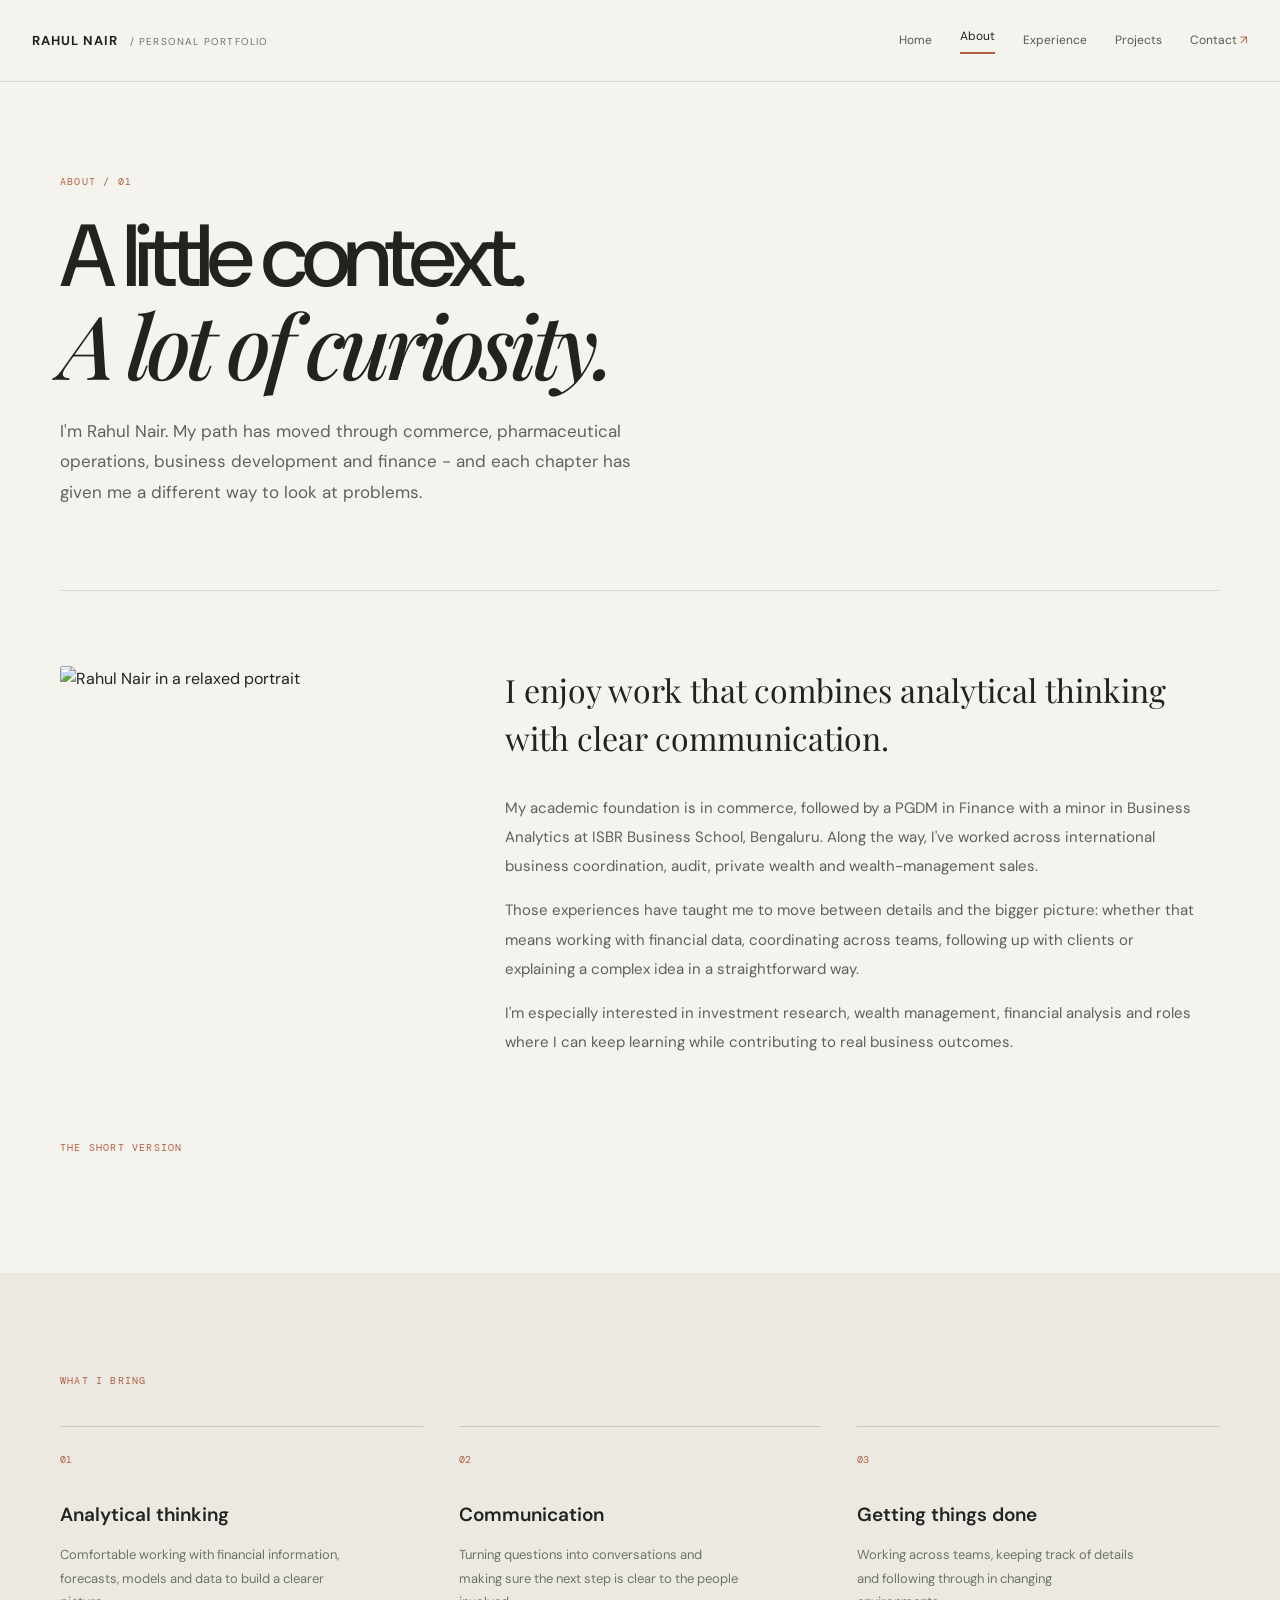
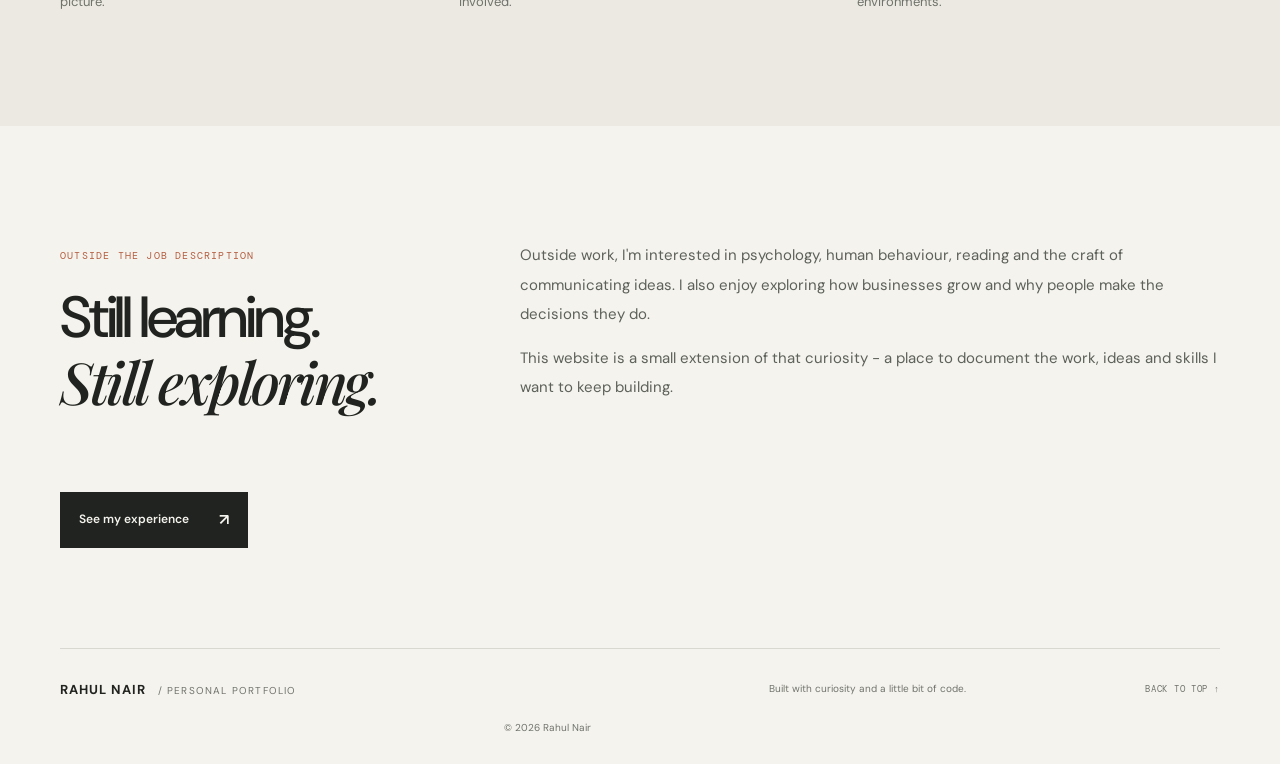
==== about.html @ b7f95f5c "Add files via upload" ====
<!doctype html><html lang="en"><head><meta charset="utf-8"><meta name="viewport" content="width=device-width, initial-scale=1"><meta name="description" content="About Rahul Nair, his background, interests and career journey."><title>About - Rahul Nair</title><link rel="stylesheet" href="styles.css"><script defer src="script.js"></script></head><body>
<header class="site-header"><a class="wordmark" href="index.html">RAHUL NAIR<span> / PERSONAL PORTFOLIO</span></a><button class="menu-toggle" aria-label="Toggle navigation" aria-expanded="false">Menu <span>＋</span></button><nav class="nav"><a href="index.html">Home</a><a class="active" href="about.html">About</a><a href="experience.html">Experience</a><a href="projects.html">Projects</a><a href="contact.html">Contact <span>↗</span></a></nav></header>
<main><section class="page-wrap page-hero"><p class="section-kicker">ABOUT / 01</p><h1>A little context.<br><em>A lot of curiosity.</em></h1><p class="page-lede">I'm Rahul Nair. My path has moved through commerce, pharmaceutical operations, business development and finance - and each chapter has given me a different way to look at problems.</p></section>
<section class="page-wrap about-story-layout"><div class="about-photo-panel"><img src="assets/rahul-casual-portrait.jpg" alt="Rahul Nair in a relaxed portrait"><p class="section-kicker">THE SHORT VERSION</p></div><div class="prose"><p class="lead-paragraph">I enjoy work that combines analytical thinking with clear communication.</p><p>My academic foundation is in commerce, followed by a PGDM in Finance with a minor in Business Analytics at ISBR Business School, Bengaluru. Along the way, I've worked across international business coordination, audit, private wealth and wealth-management sales.</p><p>Those experiences have taught me to move between details and the bigger picture: whether that means working with financial data, coordinating across teams, following up with clients or explaining a complex idea in a straightforward way.</p><p>I'm especially interested in investment research, wealth management, financial analysis and roles where I can keep learning while contributing to real business outcomes.</p></div></section>
<section class="soft-section"><div class="page-wrap section-pad"><p class="section-kicker">WHAT I BRING</p><div class="values-grid"><article><span>01</span><h3>Analytical thinking</h3><p>Comfortable working with financial information, forecasts, models and data to build a clearer picture.</p></article><article><span>02</span><h3>Communication</h3><p>Turning questions into conversations and making sure the next step is clear to the people involved.</p></article><article><span>03</span><h3>Getting things done</h3><p>Working across teams, keeping track of details and following through in changing environments.</p></article></div></div></section>
<section class="page-wrap section-pad"><div class="section-heading"><div><p class="section-kicker">OUTSIDE THE JOB DESCRIPTION</p><h2>Still learning.<br><em>Still exploring.</em></h2></div><div class="prose"><p>Outside work, I'm interested in psychology, human behaviour, reading and the craft of communicating ideas. I also enjoy exploring how businesses grow and why people make the decisions they do.</p><p>This website is a small extension of that curiosity - a place to document the work, ideas and skills I want to keep building.</p></div></div><a class="button button-dark" href="experience.html">See my experience <span>↗</span></a></section></main>
<footer class="site-footer page-wrap"><a class="wordmark" href="index.html">RAHUL NAIR<span> / PERSONAL PORTFOLIO</span></a><p>Built with curiosity and a little bit of code.</p><a href="#top" class="back-top">BACK TO TOP ↑</a><small>© <span data-year></span> Rahul Nair</small></footer></body></html>
---- styles.css ----
@import url('https://fonts.googleapis.com/css2?family=DM+Mono:wght@400;500&family=DM+Sans:wght@400;500;600;700&family=Playfair+Display:ital,wght@0,500;0,600;1,500;1,600&display=swap');
:root{--paper:#f5f3ee;--ink:#20231f;--muted:#6f736b;--line:#d9d8d0;--green:#344a3d;--lime:#d6e3a2;--rust:#b35e40;--serif:'Playfair Display',Georgia,serif;--sans:'DM Sans',Arial,sans-serif;--mono:'DM Mono',monospace}*{box-sizing:border-box}html{scroll-behavior:smooth}body{margin:0;background:var(--paper);color:var(--ink);font-family:var(--sans);line-height:1.65;-webkit-font-smoothing:antialiased}a{color:inherit;text-decoration:none}button,input,select,textarea{font:inherit}.page-wrap{width:min(1160px,calc(100% - 64px));margin-inline:auto}.site-header{height:82px;padding:0 32px;border-bottom:1px solid var(--line);display:flex;align-items:center;justify-content:space-between;gap:24px}.wordmark{font-size:13px;font-weight:700;letter-spacing:.08em;white-space:nowrap}.wordmark span{font-size:10px;color:var(--muted);font-weight:400;letter-spacing:.12em;margin-left:7px}.nav{display:flex;align-items:center;gap:28px;font-size:12px;color:#555a53}.nav a{transition:color .2s}.nav a:hover,.nav a.active{color:var(--ink)}.nav a.active:after{content:'';display:block;height:2px;background:var(--rust);margin-top:5px}.nav a span{color:var(--rust)}.menu-toggle{display:none;background:none;border:0}.hero{padding-top:90px;padding-bottom:34px}.eyebrow,.section-kicker,.hero-note,.timeline-meta,.project-meta,.art-label,.art-foot,.contact-direct>span,.credential>span,.project-status{font-family:var(--mono);font-size:10px;letter-spacing:.12em}.eyebrow{display:flex;align-items:center;gap:10px;color:var(--muted)}.status-dot{width:7px;height:7px;background:#71865c;border-radius:50%;display:inline-block}.hero h1,.page-hero h1,.contact-intro h1{font-size:clamp(56px,8.5vw,112px);font-weight:500;line-height:.99;letter-spacing:-.065em;margin:36px 0 30px}.hero h1 em,.page-hero h1 em,.contact-intro h1 em,h2 em{font-family:var(--serif);font-weight:500;letter-spacing:-.06em}.hero-bottom{display:flex;justify-content:space-between;align-items:flex-end;gap:36px;margin-top:42px}.hero-intro{max-width:430px;color:#565c54;font-size:17px;line-height:1.75;margin:0}.hero-links{display:flex;align-items:center;gap:22px;flex-wrap:wrap}.button{display:inline-flex;align-items:center;justify-content:center;gap:30px;padding:14px 18px;font-size:12px;font-weight:600;border:1px solid var(--ink);transition:background .2s,color .2s,transform .2s}.button span{font-size:16px}.button-dark{background:var(--ink);color:var(--paper)}.button-dark:hover{background:var(--green);transform:translateY(-2px)}.text-link,.arrow-link{font-size:12px;border-bottom:1px solid var(--line);padding-bottom:5px}.text-link span,.arrow-link span{color:var(--rust);margin-left:7px}.hero-note{display:flex;justify-content:space-between;color:#81847b;border-top:1px solid var(--line);padding-top:19px;margin-top:80px}.intro-band{background:var(--green);color:var(--paper);padding:88px 0}.band-grid{display:grid;grid-template-columns:1fr 2fr;gap:50px}.section-kicker{color:var(--rust);margin:0 0 22px}.intro-band .section-kicker{color:var(--lime)}h2{font-size:clamp(35px,5vw,58px);font-weight:500;line-height:1.1;letter-spacing:-.055em;margin:0 0 24px} .intro-band p:not(.section-kicker){max-width:610px;color:#d0d5ce;line-height:1.85}.intro-band .arrow-link{display:inline-block;margin-top:16px;border-color:#738276}.intro-band .arrow-link span{color:var(--lime)}.section-pad{padding-top:100px;padding-bottom:100px}.section-heading{display:flex;justify-content:space-between;align-items:flex-end;gap:40px;margin-bottom:38px}.section-heading h2{margin-bottom:0}.muted{color:var(--muted)}.max-copy{max-width:310px;font-size:14px}.interest-grid{display:grid;grid-template-columns:repeat(3,1fr);border-top:1px solid var(--line);border-bottom:1px solid var(--line)}.interest-card{padding:26px 28px 30px 0;position:relative;min-height:280px}.interest-card+.interest-card{border-left:1px solid var(--line);padding-left:28px}.card-index{font:10px var(--mono);color:var(--rust)}.line-icon{font-size:26px;color:var(--green);margin:26px 0 15px}.interest-card h3,.values-grid h3{font-size:19px;font-weight:600;margin:0 0 10px}.interest-card p,.values-grid p{font-size:13px;color:var(--muted);line-height:1.8;max-width:280px}.interest-card>a{font-size:11px;display:inline-block;margin-top:10px}.interest-card>a span{color:var(--rust);margin-left:8px}.quote-band{background:#e8e6de;padding:72px 0}.quote-inner{max-width:850px}.quote-inner blockquote{font:clamp(28px,4vw,46px)/1.3 var(--serif);letter-spacing:-.04em;margin:15px 0 20px;max-width:780px}.closing-cta{display:flex;justify-content:space-between;align-items:center;padding-top:85px;padding-bottom:85px}.closing-cta h2{margin:0}.site-footer{border-top:1px solid var(--line);padding-top:22px;padding-bottom:28px;display:grid;grid-template-columns:1fr 1fr auto;align-items:center;gap:12px}.site-footer p,.site-footer small{font-size:10px;color:var(--muted)}.site-footer p{text-align:center}.site-footer small{text-align:right}.back-top{font:9px var(--mono);letter-spacing:.08em;color:var(--muted)}.page-hero{padding-top:92px;padding-bottom:65px;border-bottom:1px solid var(--line)}.page-hero h1{font-size:clamp(54px,7vw,88px);margin:22px 0}.page-lede{max-width:600px;font-size:17px;color:#5e635b;line-height:1.8}.two-column-section{display:grid;grid-template-columns:1fr 2fr;gap:50px;padding-top:75px;padding-bottom:95px}.prose{max-width:700px}.prose p{color:#5c6159;font-size:15px;line-height:1.95}.prose .lead-paragraph{font:clamp(23px,3vw,32px)/1.5 var(--serif);color:var(--ink);margin-top:0}.soft-section{background:#ebe9e1}.values-grid{display:grid;grid-template-columns:repeat(3,1fr);gap:36px;margin-top:36px}.values-grid article{border-top:1px solid #c9c9bf;padding-top:18px}.values-grid article>span{font:10px var(--mono);color:var(--rust)}.values-grid h3{margin-top:28px}.section-pad>.button{margin-top:36px}.timeline-section{display:grid;grid-template-columns:1fr 2fr;gap:50px;padding-top:75px;padding-bottom:90px}.timeline-label .muted{font-size:13px}.timeline-item{padding:0 0 35px;margin-bottom:35px;border-bottom:1px solid var(--line)}.timeline-item:last-child{margin-bottom:0}.timeline-meta{display:flex;justify-content:space-between;gap:18px;color:var(--rust);font-size:9px}.timeline-item h2{font-size:28px;letter-spacing:-.04em;margin:18px 0 10px}.timeline-item .at{font:italic 20px var(--serif);color:var(--muted)}.timeline-item p,.timeline-item li{font-size:13px;color:#62675f;line-height:1.85}.timeline-item ul{padding-left:18px}.credentials-grid{display:grid;grid-template-columns:1fr 1fr;gap:60px;margin-top:35px}.credentials-grid h2{font-size:28px}.credential{border-top:1px solid #c9c9bf;padding:16px 0}.credential>span{color:var(--rust)}.credential h3{font-size:16px;font-weight:600;margin:8px 0}.credential p{font-size:13px;color:var(--muted);margin:0;line-height:1.7}.note-box{font-size:12px;color:#656a61;background:#f5f3ee;border-left:2px solid var(--rust);padding:15px 18px;margin-top:30px}.projects-grid{display:grid;grid-template-columns:1fr 1fr;gap:24px;padding-top:55px;padding-bottom:60px}.project-card{border:1px solid var(--line);background:#f8f7f2}.project-feature{grid-column:span 2;display:grid;grid-template-columns:1fr 1fr}.project-art{min-height:270px;position:relative;overflow:hidden;padding:20px;display:flex;flex-direction:column;justify-content:space-between;color:#f4f1e8}.art-forest{background:#344a3d;min-height:360px}.art-paper{background:#d9d2bf;color:#28352d}.art-blue{background:#b7c6c4;color:#233a3d}.art-rust{background:#a95e43;min-height:270px}.art-label,.art-foot{font-size:9px}.art-foot{align-self:flex-end}.chart-motif{height:140px;display:flex;align-items:flex-end;gap:8px;padding:0 10px;border-bottom:1px solid #829286}.chart-motif i{display:block;flex:1;background:#d6e3a2;opacity:.85}.chart-motif i:nth-child(1){height:25%}.chart-motif i:nth-child(2){height:38%}.chart-motif i:nth-child(3){height:31%}.chart-motif i:nth-child(4){height:60%}.chart-motif i:nth-child(5){height:48%}.chart-motif i:nth-child(6){height:72%}.chart-motif i:nth-child(7){height:58%}.chart-motif i:nth-child(8){height:87%}.chart-motif i:nth-child(9){height:100%}.paper-lines{width:75%;background:#f2eee3;padding:20px;color:#344a3d;box-shadow:8px 8px 0 #bcb4a0;display:flex;flex-direction:column;gap:7px;align-self:center}.paper-lines b{font:italic 42px var(--serif)}.paper-lines span{font:10px var(--mono)}.paper-lines hr{border:0;border-top:1px solid #d4d0c4;width:100%}.paper-lines strong{font:10px var(--mono);letter-spacing:.1em}.dashboard-motif{display:grid;grid-template-columns:1fr 1fr;gap:10px;width:85%;height:140px;align-self:center}.dashboard-motif div{border:1px solid #6f8885;background:linear-gradient(145deg,transparent 50%,#78928d 50%,#78928d 53%,transparent 53%)}.dashboard-motif div:nth-child(2){background:repeating-linear-gradient(90deg,#78928d 0 7px,transparent 7px 15px)}.dashboard-motif div:nth-child(3){border-radius:50%;background:conic-gradient(#78928d 0 40%,transparent 40%)}.bond-motif{display:flex;align-items:center;justify-content:center;gap:14px;flex-wrap:wrap}.bond-motif span{border:1px solid #e4b7a3;border-radius:50%;width:68px;height:68px;display:grid;place-items:center;font:17px var(--serif)}.project-copy{padding:24px}.project-feature .project-copy{padding:36px;display:flex;flex-direction:column;justify-content:center}.project-meta{display:flex;justify-content:space-between;gap:10px;color:var(--rust);font-size:8px}.project-copy h2{font-size:25px;margin:20px 0 10px}.project-copy p{font-size:13px;color:var(--muted);line-height:1.85}.tag-row{display:flex;gap:7px;flex-wrap:wrap;margin:18px 0}.tag-row span{font:9px var(--mono);border:1px solid var(--line);padding:5px 8px;color:#5f645c}.project-status{font-size:8px!important;line-height:1.7!important;color:#888a80!important}.project-note{border-top:1px solid var(--line);padding-top:25px;padding-bottom:75px;display:grid;grid-template-columns:1fr 2fr;gap:50px}.project-note p:last-child{max-width:680px;font-size:13px;color:var(--muted);line-height:1.9;margin:0}.contact-layout{display:grid;grid-template-columns:1.1fr .9fr;gap:90px;padding-top:80px;padding-bottom:100px}.contact-intro h1{font-size:clamp(54px,7vw,88px);margin:24px 0}.contact-intro .page-lede{max-width:430px}.contact-direct{border-top:1px solid var(--line);margin-top:48px;padding-top:20px;display:flex;flex-direction:column;align-items:flex-start;gap:8px}.contact-direct>span{color:var(--rust)}.contact-direct>a{font-size:14px;border-bottom:1px solid var(--line);padding-bottom:4px}.note-inline{font-size:10px;color:#8a8c84;margin:0}.contact-form-wrap{padding-top:10px}.contact-form-wrap form{display:flex;flex-direction:column}.contact-form-wrap label{font-size:11px;margin:20px 0 7px}.contact-form-wrap input,.contact-form-wrap select,.contact-form-wrap textarea{width:100%;border:1px solid var(--line);background:transparent;border-radius:0;padding:13px;color:var(--ink);outline:none;font-size:12px}.contact-form-wrap input:focus,.contact-form-wrap select:focus,.contact-form-wrap textarea:focus{border-color:var(--green)}.contact-form-wrap textarea{resize:vertical}.contact-form-wrap .button{align-self:flex-start;margin-top:22px;cursor:pointer}.form-help,.form-status{font-size:10px;color:var(--muted);line-height:1.7}.form-status{color:var(--green)}
@media(max-width:760px){.page-wrap{width:min(100% - 36px,600px)}.site-header{height:70px;padding:0 18px;position:relative}.wordmark{font-size:11px}.wordmark span{display:none}.menu-toggle{display:block;font-size:12px;color:var(--ink);cursor:pointer}.menu-toggle span{margin-left:5px}.nav{display:none;position:absolute;z-index:10;top:69px;left:0;right:0;background:var(--paper);border-bottom:1px solid var(--line);padding:18px;flex-direction:column;align-items:flex-start;gap:16px}.nav.open{display:flex}.nav a.active:after{display:none}.hero{padding-top:62px}.hero h1{font-size:clamp(50px,13vw,78px);margin-top:27px}.hero-bottom,.section-heading,.closing-cta{align-items:flex-start;flex-direction:column}.hero-bottom{gap:25px}.hero-intro{font-size:15px}.hero-links{gap:15px}.hero-note{font-size:8px;gap:12px;flex-wrap:wrap;margin-top:54px}.intro-band{padding:62px 0}.band-grid,.two-column-section,.timeline-section,.project-note{grid-template-columns:1fr;gap:24px}.section-pad{padding-top:65px;padding-bottom:65px}.interest-grid,.values-grid{grid-template-columns:1fr}.interest-card,.interest-card+.interest-card{border-left:0;border-bottom:1px solid var(--line);padding:24px 0;min-height:auto}.interest-card:last-child{border-bottom:0}.line-icon{margin:15px 0 8px}.quote-band{padding:55px 0}.closing-cta{gap:25px;padding-top:60px;padding-bottom:60px}.site-footer{grid-template-columns:1fr auto;gap:8px}.site-footer p{grid-column:1/-1;text-align:left;grid-row:2;margin:4px 0}.site-footer small{grid-column:1/-1;text-align:left}.back-top{justify-self:end}.page-hero{padding-top:62px;padding-bottom:45px}.page-hero h1{font-size:clamp(48px,11vw,70px)}.page-lede{font-size:15px}.two-column-section,.timeline-section{padding-top:55px;padding-bottom:60px}.credentials-grid{grid-template-columns:1fr;gap:25px}.projects-grid{grid-template-columns:1fr;gap:18px;padding-top:35px}.project-feature{grid-column:auto;grid-template-columns:1fr}.project-art,.art-forest{min-height:250px}.project-feature .project-copy{padding:24px}.project-copy h2{font-size:23px}.contact-layout{grid-template-columns:1fr;gap:40px;padding-top:55px;padding-bottom:65px}.contact-intro h1{font-size:clamp(48px,11vw,70px)}.contact-direct{margin-top:30px}.timeline-meta{font-size:8px}.timeline-item h2{font-size:24px}.timeline-item .at{font-size:17px}}

/* Personal photography additions */
.hero-with-photo{display:grid;grid-template-columns:minmax(0,1.3fr) minmax(280px,.7fr);column-gap:56px;align-items:center}
.hero-copy{min-width:0}
.hero-portrait{margin:24px 0 0;justify-self:end;width:min(100%,360px)}
.hero-portrait img{display:block;width:100%;aspect-ratio:4/5;object-fit:cover;object-position:center 25%;filter:saturate(.92)}
.hero-portrait figcaption,.photo-card figcaption{font-family:var(--mono);font-size:10px;letter-spacing:.1em;text-transform:uppercase;color:var(--muted);padding-top:10px}
.hero-with-photo .hero-note{grid-column:1/-1}
.photo-grid{display:grid;grid-template-columns:repeat(3,minmax(0,1fr));gap:18px;align-items:start}
.photo-card{margin:0;min-width:0}
.photo-card img{display:block;width:100%;height:300px;object-fit:cover;object-position:center 25%;background:#e4e1d9}
.photo-card.photo-tall img{height:420px}
.photo-card:nth-child(2) img{object-position:center 20%}
.photo-card:nth-child(4) img{object-position:center 25%}
.photo-section{padding-top:80px}
@media(max-width:760px){.hero-with-photo{display:flex;flex-direction:column;align-items:stretch}.hero-portrait{width:min(100%,420px);margin:40px auto 0;align-self:center}.hero-with-photo .hero-note{width:100%;gap:12px;flex-wrap:wrap}.photo-grid{grid-template-columns:repeat(2,minmax(0,1fr));gap:14px}.photo-card img,.photo-card.photo-tall img{height:260px}}
@media(max-width:460px){.photo-grid{grid-template-columns:1fr 1fr}.photo-card img,.photo-card.photo-tall img{height:220px}}


/* Photo placements: integrated into page sections rather than a standalone gallery */
.about-story-layout{display:grid;grid-template-columns:minmax(220px,.8fr) minmax(0,1.5fr);gap:64px;padding-top:75px;padding-bottom:95px;align-items:start}
.about-photo-panel img{display:block;width:100%;max-height:460px;aspect-ratio:3/4;object-fit:cover;object-position:center 22%;border-radius:2px}
.about-photo-panel .section-kicker{margin-top:14px}
.side-photo{margin:28px 0 0;max-width:320px}
.side-photo img{display:block;width:100%;aspect-ratio:4/5;object-fit:cover;object-position:center 20%}
.side-photo figcaption,.contact-photo figcaption{font:10px var(--mono);letter-spacing:.1em;text-transform:uppercase;color:var(--muted);padding-top:10px}
.project-note{align-items:start}
.project-side-photo{margin:0;max-width:250px}
.contact-photo{margin:36px 0 0;max-width:340px}
.contact-photo img{display:block;width:100%;aspect-ratio:4/5;object-fit:cover;object-position:center 22%}
@media(max-width:760px){.about-story-layout{grid-template-columns:1fr;gap:28px;padding-top:55px;padding-bottom:60px}.about-photo-panel img{max-width:360px;max-height:none}.side-photo{max-width:260px;margin-top:24px}.project-side-photo{max-width:220px}.contact-photo{max-width:300px;margin-top:28px}}
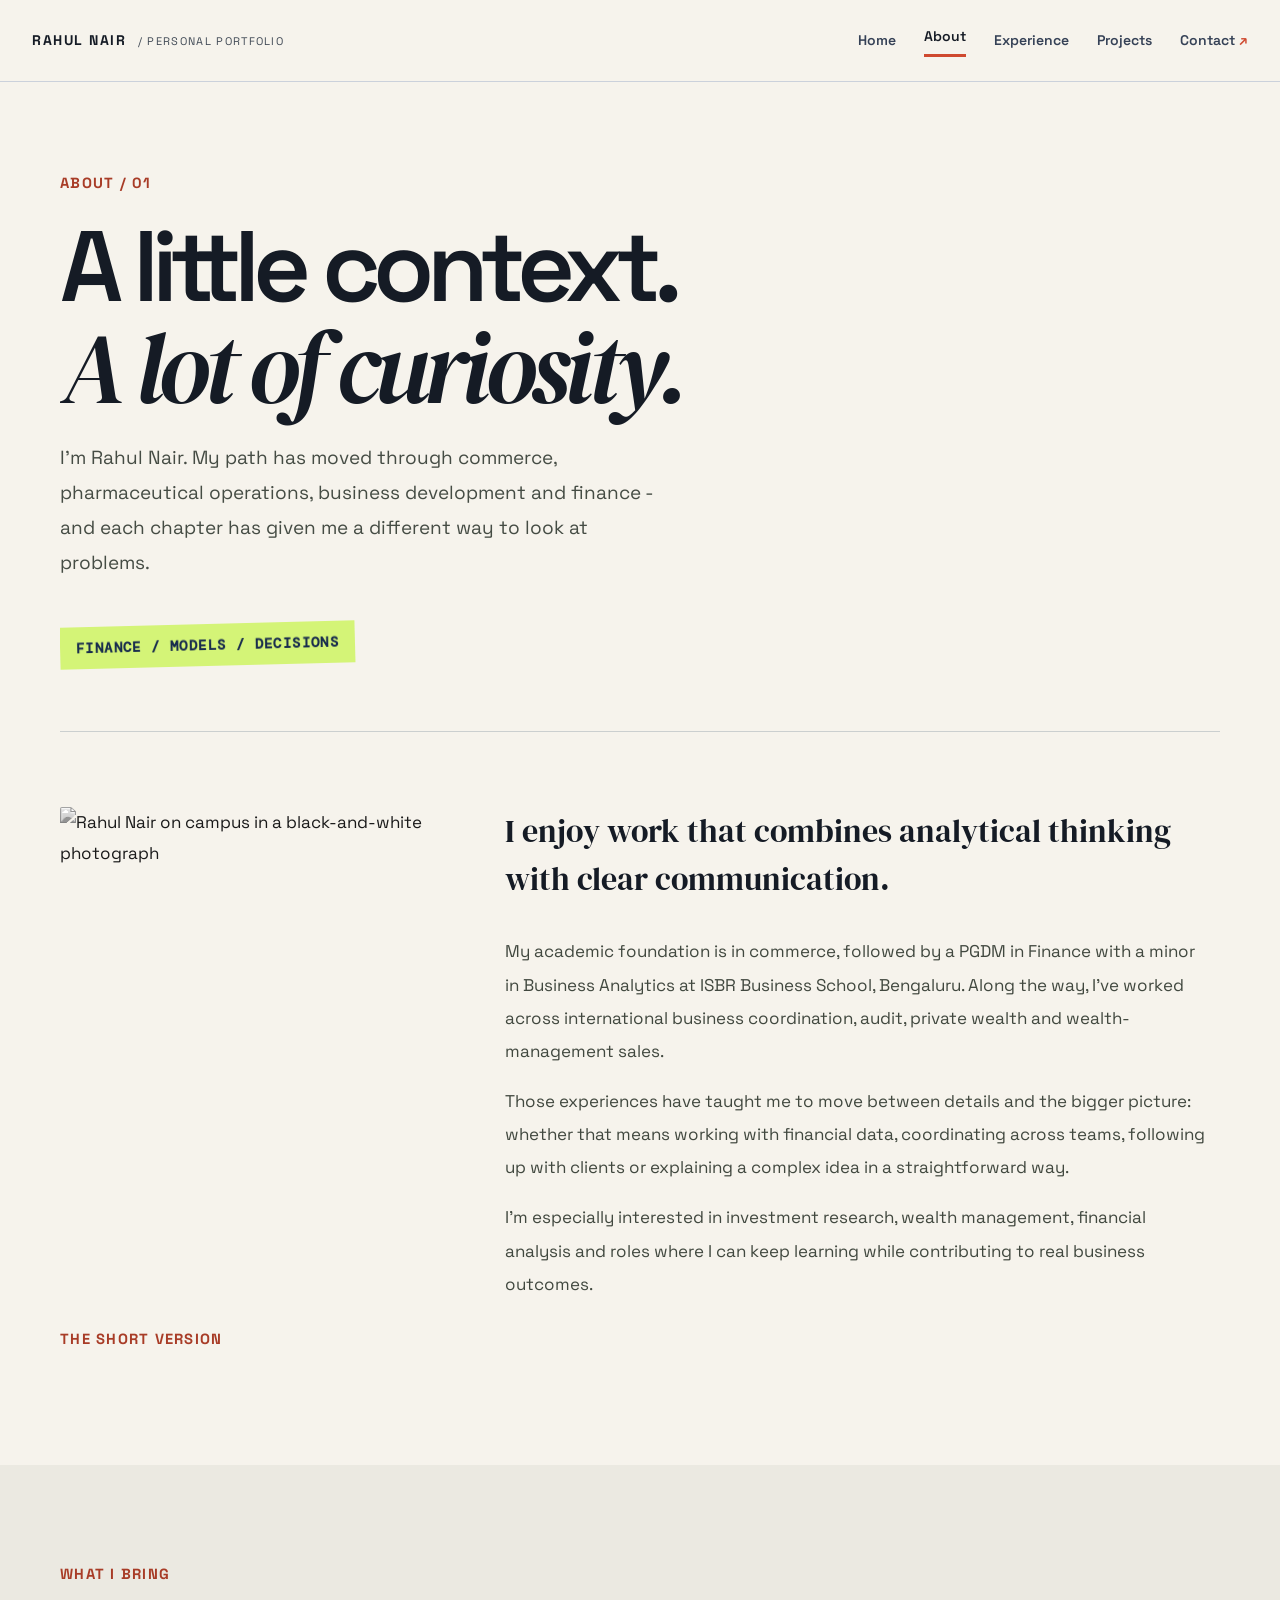
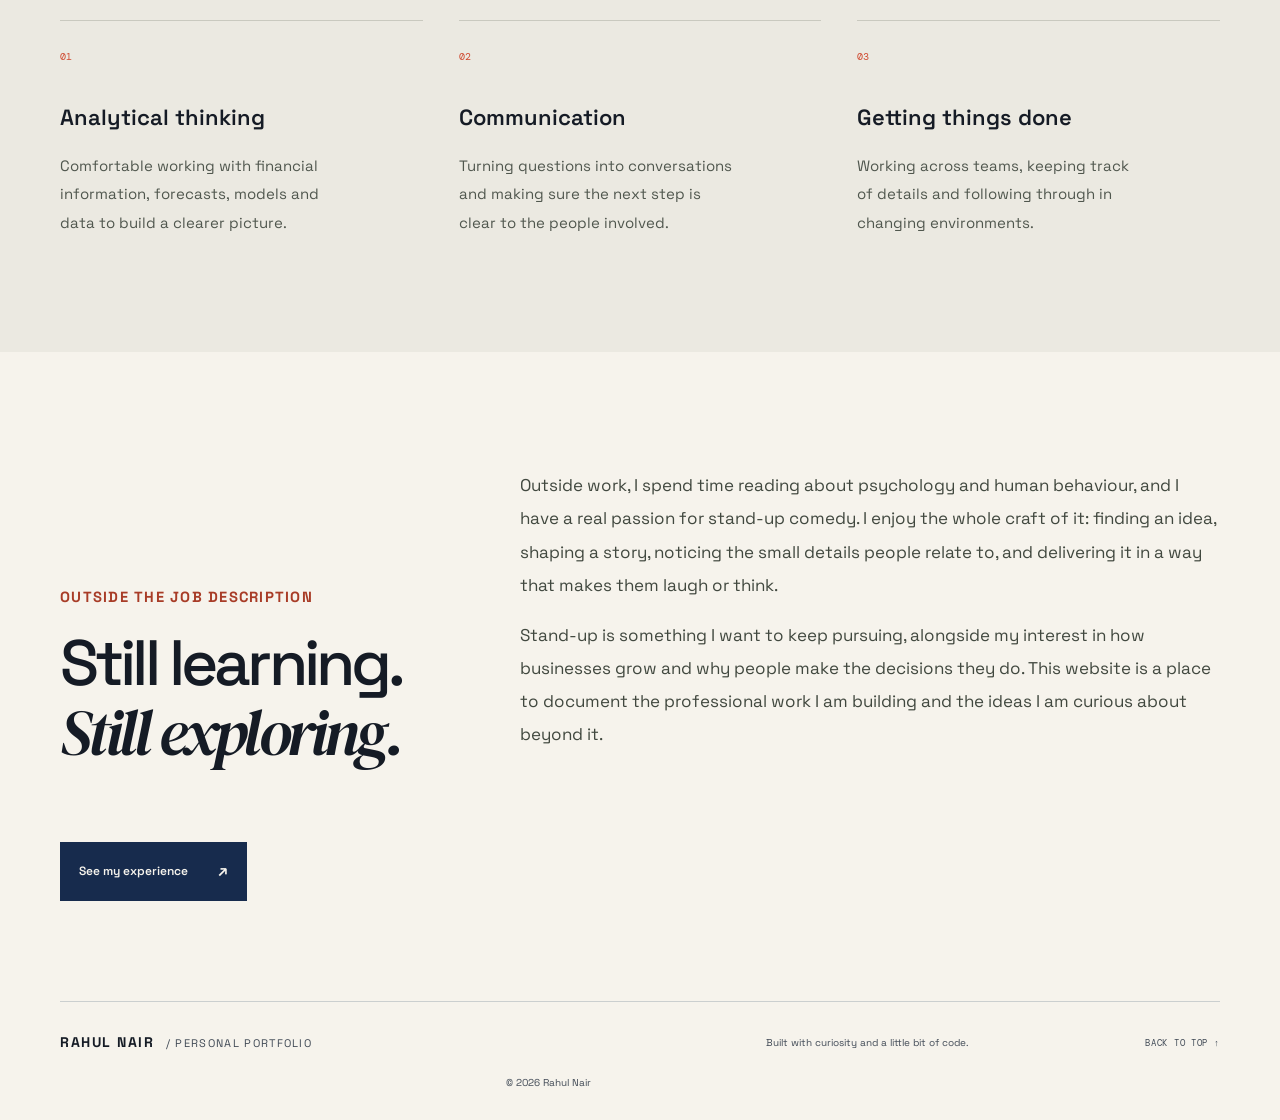
==== commit 711f01b1: "Add files via upload" ====
--- a/about.html
+++ b/about.html
@@ -1,7 +1,7 @@
 <!doctype html><html lang="en"><head><meta charset="utf-8"><meta name="viewport" content="width=device-width, initial-scale=1"><meta name="description" content="About Rahul Nair, his background, interests and career journey."><title>About - Rahul Nair</title><link rel="stylesheet" href="styles.css"><script defer src="script.js"></script></head><body>
 <header class="site-header"><a class="wordmark" href="index.html">RAHUL NAIR<span> / PERSONAL PORTFOLIO</span></a><button class="menu-toggle" aria-label="Toggle navigation" aria-expanded="false">Menu <span>＋</span></button><nav class="nav"><a href="index.html">Home</a><a class="active" href="about.html">About</a><a href="experience.html">Experience</a><a href="projects.html">Projects</a><a href="contact.html">Contact <span>↗</span></a></nav></header>
 <main><section class="page-wrap page-hero"><p class="section-kicker">ABOUT / 01</p><h1>A little context.<br><em>A lot of curiosity.</em></h1><p class="page-lede">I'm Rahul Nair. My path has moved through commerce, pharmaceutical operations, business development and finance - and each chapter has given me a different way to look at problems.</p></section>
-<section class="page-wrap about-story-layout"><div class="about-photo-panel"><img src="assets/rahul-casual-portrait.jpg" alt="Rahul Nair in a relaxed portrait"><p class="section-kicker">THE SHORT VERSION</p></div><div class="prose"><p class="lead-paragraph">I enjoy work that combines analytical thinking with clear communication.</p><p>My academic foundation is in commerce, followed by a PGDM in Finance with a minor in Business Analytics at ISBR Business School, Bengaluru. Along the way, I've worked across international business coordination, audit, private wealth and wealth-management sales.</p><p>Those experiences have taught me to move between details and the bigger picture: whether that means working with financial data, coordinating across teams, following up with clients or explaining a complex idea in a straightforward way.</p><p>I'm especially interested in investment research, wealth management, financial analysis and roles where I can keep learning while contributing to real business outcomes.</p></div></section>
+<section class="page-wrap about-story-layout"><div class="about-photo-panel"><img src="assets/rahul-about-campus-bw.jpg" alt="Rahul Nair on campus in a black-and-white photograph"><p class="section-kicker">THE SHORT VERSION</p></div><div class="prose"><p class="lead-paragraph">I enjoy work that combines analytical thinking with clear communication.</p><p>My academic foundation is in commerce, followed by a PGDM in Finance with a minor in Business Analytics at ISBR Business School, Bengaluru. Along the way, I've worked across international business coordination, audit, private wealth and wealth-management sales.</p><p>Those experiences have taught me to move between details and the bigger picture: whether that means working with financial data, coordinating across teams, following up with clients or explaining a complex idea in a straightforward way.</p><p>I'm especially interested in investment research, wealth management, financial analysis and roles where I can keep learning while contributing to real business outcomes.</p></div></section>
 <section class="soft-section"><div class="page-wrap section-pad"><p class="section-kicker">WHAT I BRING</p><div class="values-grid"><article><span>01</span><h3>Analytical thinking</h3><p>Comfortable working with financial information, forecasts, models and data to build a clearer picture.</p></article><article><span>02</span><h3>Communication</h3><p>Turning questions into conversations and making sure the next step is clear to the people involved.</p></article><article><span>03</span><h3>Getting things done</h3><p>Working across teams, keeping track of details and following through in changing environments.</p></article></div></div></section>
-<section class="page-wrap section-pad"><div class="section-heading"><div><p class="section-kicker">OUTSIDE THE JOB DESCRIPTION</p><h2>Still learning.<br><em>Still exploring.</em></h2></div><div class="prose"><p>Outside work, I'm interested in psychology, human behaviour, reading and the craft of communicating ideas. I also enjoy exploring how businesses grow and why people make the decisions they do.</p><p>This website is a small extension of that curiosity - a place to document the work, ideas and skills I want to keep building.</p></div></div><a class="button button-dark" href="experience.html">See my experience <span>↗</span></a></section></main>
+<section class="page-wrap section-pad"><div class="section-heading"><div><p class="section-kicker">OUTSIDE THE JOB DESCRIPTION</p><h2>Still learning.<br><em>Still exploring.</em></h2></div><div class="prose"><p>Outside work, I spend time reading about psychology and human behaviour, and I have a real passion for stand-up comedy. I enjoy the whole craft of it: finding an idea, shaping a story, noticing the small details people relate to, and delivering it in a way that makes them laugh or think.</p><p>Stand-up is something I want to keep pursuing, alongside my interest in how businesses grow and why people make the decisions they do. This website is a place to document the professional work I am building and the ideas I am curious about beyond it.</p></div></div><a class="button button-dark" href="experience.html">See my experience <span>↗</span></a></section></main>
 <footer class="site-footer page-wrap"><a class="wordmark" href="index.html">RAHUL NAIR<span> / PERSONAL PORTFOLIO</span></a><p>Built with curiosity and a little bit of code.</p><a href="#top" class="back-top">BACK TO TOP ↑</a><small>© <span data-year></span> Rahul Nair</small></footer></body></html>
--- a/styles.css
+++ b/styles.css
@@ -1,5 +1,5 @@
-@import url('https://fonts.googleapis.com/css2?family=DM+Mono:wght@400;500&family=DM+Sans:wght@400;500;600;700&family=Playfair+Display:ital,wght@0,500;0,600;1,500;1,600&display=swap');
-:root{--paper:#f5f3ee;--ink:#20231f;--muted:#6f736b;--line:#d9d8d0;--green:#344a3d;--lime:#d6e3a2;--rust:#b35e40;--serif:'Playfair Display',Georgia,serif;--sans:'DM Sans',Arial,sans-serif;--mono:'DM Mono',monospace}*{box-sizing:border-box}html{scroll-behavior:smooth}body{margin:0;background:var(--paper);color:var(--ink);font-family:var(--sans);line-height:1.65;-webkit-font-smoothing:antialiased}a{color:inherit;text-decoration:none}button,input,select,textarea{font:inherit}.page-wrap{width:min(1160px,calc(100% - 64px));margin-inline:auto}.site-header{height:82px;padding:0 32px;border-bottom:1px solid var(--line);display:flex;align-items:center;justify-content:space-between;gap:24px}.wordmark{font-size:13px;font-weight:700;letter-spacing:.08em;white-space:nowrap}.wordmark span{font-size:10px;color:var(--muted);font-weight:400;letter-spacing:.12em;margin-left:7px}.nav{display:flex;align-items:center;gap:28px;font-size:12px;color:#555a53}.nav a{transition:color .2s}.nav a:hover,.nav a.active{color:var(--ink)}.nav a.active:after{content:'';display:block;height:2px;background:var(--rust);margin-top:5px}.nav a span{color:var(--rust)}.menu-toggle{display:none;background:none;border:0}.hero{padding-top:90px;padding-bottom:34px}.eyebrow,.section-kicker,.hero-note,.timeline-meta,.project-meta,.art-label,.art-foot,.contact-direct>span,.credential>span,.project-status{font-family:var(--mono);font-size:10px;letter-spacing:.12em}.eyebrow{display:flex;align-items:center;gap:10px;color:var(--muted)}.status-dot{width:7px;height:7px;background:#71865c;border-radius:50%;display:inline-block}.hero h1,.page-hero h1,.contact-intro h1{font-size:clamp(56px,8.5vw,112px);font-weight:500;line-height:.99;letter-spacing:-.065em;margin:36px 0 30px}.hero h1 em,.page-hero h1 em,.contact-intro h1 em,h2 em{font-family:var(--serif);font-weight:500;letter-spacing:-.06em}.hero-bottom{display:flex;justify-content:space-between;align-items:flex-end;gap:36px;margin-top:42px}.hero-intro{max-width:430px;color:#565c54;font-size:17px;line-height:1.75;margin:0}.hero-links{display:flex;align-items:center;gap:22px;flex-wrap:wrap}.button{display:inline-flex;align-items:center;justify-content:center;gap:30px;padding:14px 18px;font-size:12px;font-weight:600;border:1px solid var(--ink);transition:background .2s,color .2s,transform .2s}.button span{font-size:16px}.button-dark{background:var(--ink);color:var(--paper)}.button-dark:hover{background:var(--green);transform:translateY(-2px)}.text-link,.arrow-link{font-size:12px;border-bottom:1px solid var(--line);padding-bottom:5px}.text-link span,.arrow-link span{color:var(--rust);margin-left:7px}.hero-note{display:flex;justify-content:space-between;color:#81847b;border-top:1px solid var(--line);padding-top:19px;margin-top:80px}.intro-band{background:var(--green);color:var(--paper);padding:88px 0}.band-grid{display:grid;grid-template-columns:1fr 2fr;gap:50px}.section-kicker{color:var(--rust);margin:0 0 22px}.intro-band .section-kicker{color:var(--lime)}h2{font-size:clamp(35px,5vw,58px);font-weight:500;line-height:1.1;letter-spacing:-.055em;margin:0 0 24px} .intro-band p:not(.section-kicker){max-width:610px;color:#d0d5ce;line-height:1.85}.intro-band .arrow-link{display:inline-block;margin-top:16px;border-color:#738276}.intro-band .arrow-link span{color:var(--lime)}.section-pad{padding-top:100px;padding-bottom:100px}.section-heading{display:flex;justify-content:space-between;align-items:flex-end;gap:40px;margin-bottom:38px}.section-heading h2{margin-bottom:0}.muted{color:var(--muted)}.max-copy{max-width:310px;font-size:14px}.interest-grid{display:grid;grid-template-columns:repeat(3,1fr);border-top:1px solid var(--line);border-bottom:1px solid var(--line)}.interest-card{padding:26px 28px 30px 0;position:relative;min-height:280px}.interest-card+.interest-card{border-left:1px solid var(--line);padding-left:28px}.card-index{font:10px var(--mono);color:var(--rust)}.line-icon{font-size:26px;color:var(--green);margin:26px 0 15px}.interest-card h3,.values-grid h3{font-size:19px;font-weight:600;margin:0 0 10px}.interest-card p,.values-grid p{font-size:13px;color:var(--muted);line-height:1.8;max-width:280px}.interest-card>a{font-size:11px;display:inline-block;margin-top:10px}.interest-card>a span{color:var(--rust);margin-left:8px}.quote-band{background:#e8e6de;padding:72px 0}.quote-inner{max-width:850px}.quote-inner blockquote{font:clamp(28px,4vw,46px)/1.3 var(--serif);letter-spacing:-.04em;margin:15px 0 20px;max-width:780px}.closing-cta{display:flex;justify-content:space-between;align-items:center;padding-top:85px;padding-bottom:85px}.closing-cta h2{margin:0}.site-footer{border-top:1px solid var(--line);padding-top:22px;padding-bottom:28px;display:grid;grid-template-columns:1fr 1fr auto;align-items:center;gap:12px}.site-footer p,.site-footer small{font-size:10px;color:var(--muted)}.site-footer p{text-align:center}.site-footer small{text-align:right}.back-top{font:9px var(--mono);letter-spacing:.08em;color:var(--muted)}.page-hero{padding-top:92px;padding-bottom:65px;border-bottom:1px solid var(--line)}.page-hero h1{font-size:clamp(54px,7vw,88px);margin:22px 0}.page-lede{max-width:600px;font-size:17px;color:#5e635b;line-height:1.8}.two-column-section{display:grid;grid-template-columns:1fr 2fr;gap:50px;padding-top:75px;padding-bottom:95px}.prose{max-width:700px}.prose p{color:#5c6159;font-size:15px;line-height:1.95}.prose .lead-paragraph{font:clamp(23px,3vw,32px)/1.5 var(--serif);color:var(--ink);margin-top:0}.soft-section{background:#ebe9e1}.values-grid{display:grid;grid-template-columns:repeat(3,1fr);gap:36px;margin-top:36px}.values-grid article{border-top:1px solid #c9c9bf;padding-top:18px}.values-grid article>span{font:10px var(--mono);color:var(--rust)}.values-grid h3{margin-top:28px}.section-pad>.button{margin-top:36px}.timeline-section{display:grid;grid-template-columns:1fr 2fr;gap:50px;padding-top:75px;padding-bottom:90px}.timeline-label .muted{font-size:13px}.timeline-item{padding:0 0 35px;margin-bottom:35px;border-bottom:1px solid var(--line)}.timeline-item:last-child{margin-bottom:0}.timeline-meta{display:flex;justify-content:space-between;gap:18px;color:var(--rust);font-size:9px}.timeline-item h2{font-size:28px;letter-spacing:-.04em;margin:18px 0 10px}.timeline-item .at{font:italic 20px var(--serif);color:var(--muted)}.timeline-item p,.timeline-item li{font-size:13px;color:#62675f;line-height:1.85}.timeline-item ul{padding-left:18px}.credentials-grid{display:grid;grid-template-columns:1fr 1fr;gap:60px;margin-top:35px}.credentials-grid h2{font-size:28px}.credential{border-top:1px solid #c9c9bf;padding:16px 0}.credential>span{color:var(--rust)}.credential h3{font-size:16px;font-weight:600;margin:8px 0}.credential p{font-size:13px;color:var(--muted);margin:0;line-height:1.7}.note-box{font-size:12px;color:#656a61;background:#f5f3ee;border-left:2px solid var(--rust);padding:15px 18px;margin-top:30px}.projects-grid{display:grid;grid-template-columns:1fr 1fr;gap:24px;padding-top:55px;padding-bottom:60px}.project-card{border:1px solid var(--line);background:#f8f7f2}.project-feature{grid-column:span 2;display:grid;grid-template-columns:1fr 1fr}.project-art{min-height:270px;position:relative;overflow:hidden;padding:20px;display:flex;flex-direction:column;justify-content:space-between;color:#f4f1e8}.art-forest{background:#344a3d;min-height:360px}.art-paper{background:#d9d2bf;color:#28352d}.art-blue{background:#b7c6c4;color:#233a3d}.art-rust{background:#a95e43;min-height:270px}.art-label,.art-foot{font-size:9px}.art-foot{align-self:flex-end}.chart-motif{height:140px;display:flex;align-items:flex-end;gap:8px;padding:0 10px;border-bottom:1px solid #829286}.chart-motif i{display:block;flex:1;background:#d6e3a2;opacity:.85}.chart-motif i:nth-child(1){height:25%}.chart-motif i:nth-child(2){height:38%}.chart-motif i:nth-child(3){height:31%}.chart-motif i:nth-child(4){height:60%}.chart-motif i:nth-child(5){height:48%}.chart-motif i:nth-child(6){height:72%}.chart-motif i:nth-child(7){height:58%}.chart-motif i:nth-child(8){height:87%}.chart-motif i:nth-child(9){height:100%}.paper-lines{width:75%;background:#f2eee3;padding:20px;color:#344a3d;box-shadow:8px 8px 0 #bcb4a0;display:flex;flex-direction:column;gap:7px;align-self:center}.paper-lines b{font:italic 42px var(--serif)}.paper-lines span{font:10px var(--mono)}.paper-lines hr{border:0;border-top:1px solid #d4d0c4;width:100%}.paper-lines strong{font:10px var(--mono);letter-spacing:.1em}.dashboard-motif{display:grid;grid-template-columns:1fr 1fr;gap:10px;width:85%;height:140px;align-self:center}.dashboard-motif div{border:1px solid #6f8885;background:linear-gradient(145deg,transparent 50%,#78928d 50%,#78928d 53%,transparent 53%)}.dashboard-motif div:nth-child(2){background:repeating-linear-gradient(90deg,#78928d 0 7px,transparent 7px 15px)}.dashboard-motif div:nth-child(3){border-radius:50%;background:conic-gradient(#78928d 0 40%,transparent 40%)}.bond-motif{display:flex;align-items:center;justify-content:center;gap:14px;flex-wrap:wrap}.bond-motif span{border:1px solid #e4b7a3;border-radius:50%;width:68px;height:68px;display:grid;place-items:center;font:17px var(--serif)}.project-copy{padding:24px}.project-feature .project-copy{padding:36px;display:flex;flex-direction:column;justify-content:center}.project-meta{display:flex;justify-content:space-between;gap:10px;color:var(--rust);font-size:8px}.project-copy h2{font-size:25px;margin:20px 0 10px}.project-copy p{font-size:13px;color:var(--muted);line-height:1.85}.tag-row{display:flex;gap:7px;flex-wrap:wrap;margin:18px 0}.tag-row span{font:9px var(--mono);border:1px solid var(--line);padding:5px 8px;color:#5f645c}.project-status{font-size:8px!important;line-height:1.7!important;color:#888a80!important}.project-note{border-top:1px solid var(--line);padding-top:25px;padding-bottom:75px;display:grid;grid-template-columns:1fr 2fr;gap:50px}.project-note p:last-child{max-width:680px;font-size:13px;color:var(--muted);line-height:1.9;margin:0}.contact-layout{display:grid;grid-template-columns:1.1fr .9fr;gap:90px;padding-top:80px;padding-bottom:100px}.contact-intro h1{font-size:clamp(54px,7vw,88px);margin:24px 0}.contact-intro .page-lede{max-width:430px}.contact-direct{border-top:1px solid var(--line);margin-top:48px;padding-top:20px;display:flex;flex-direction:column;align-items:flex-start;gap:8px}.contact-direct>span{color:var(--rust)}.contact-direct>a{font-size:14px;border-bottom:1px solid var(--line);padding-bottom:4px}.note-inline{font-size:10px;color:#8a8c84;margin:0}.contact-form-wrap{padding-top:10px}.contact-form-wrap form{display:flex;flex-direction:column}.contact-form-wrap label{font-size:11px;margin:20px 0 7px}.contact-form-wrap input,.contact-form-wrap select,.contact-form-wrap textarea{width:100%;border:1px solid var(--line);background:transparent;border-radius:0;padding:13px;color:var(--ink);outline:none;font-size:12px}.contact-form-wrap input:focus,.contact-form-wrap select:focus,.contact-form-wrap textarea:focus{border-color:var(--green)}.contact-form-wrap textarea{resize:vertical}.contact-form-wrap .button{align-self:flex-start;margin-top:22px;cursor:pointer}.form-help,.form-status{font-size:10px;color:var(--muted);line-height:1.7}.form-status{color:var(--green)}
+@import url('https://fonts.googleapis.com/css2?family=DM+Mono:wght@400;500&family=DM+Serif+Display:ital@0;1&family=Space+Grotesk:wght@400;500;600;700&display=swap');
+:root{--paper:#f7f5f0;--ink:#171d2a;--muted:#4c5667;--line:#d4d8df;--green:#172b4d;--lime:#c8f169;--rust:#e0523d;--serif:'DM Serif Display',Georgia,serif;--sans:'Space Grotesk',Arial,sans-serif;--mono:'DM Mono',monospace}*{box-sizing:border-box}html{scroll-behavior:smooth}body{margin:0;background:var(--paper);color:var(--ink);font-family:var(--sans);line-height:1.65;-webkit-font-smoothing:antialiased}a{color:inherit;text-decoration:none}button,input,select,textarea{font:inherit}.page-wrap{width:min(1160px,calc(100% - 64px));margin-inline:auto}.site-header{height:82px;padding:0 32px;border-bottom:1px solid var(--line);display:flex;align-items:center;justify-content:space-between;gap:24px}.wordmark{font-size:13px;font-weight:700;letter-spacing:.08em;white-space:nowrap}.wordmark span{font-size:10px;color:var(--muted);font-weight:400;letter-spacing:.12em;margin-left:7px}.nav{display:flex;align-items:center;gap:28px;font-size:12px;color:#555a53}.nav a{transition:color .2s}.nav a:hover,.nav a.active{color:var(--ink)}.nav a.active:after{content:'';display:block;height:2px;background:var(--rust);margin-top:5px}.nav a span{color:var(--rust)}.menu-toggle{display:none;background:none;border:0}.hero{padding-top:90px;padding-bottom:34px}.eyebrow,.section-kicker,.hero-note,.timeline-meta,.project-meta,.art-label,.art-foot,.contact-direct>span,.credential>span,.project-status{font-family:var(--mono);font-size:10px;letter-spacing:.12em}.eyebrow{display:flex;align-items:center;gap:10px;color:var(--muted)}.status-dot{width:7px;height:7px;background:#71865c;border-radius:50%;display:inline-block}.hero h1,.page-hero h1,.contact-intro h1{font-size:clamp(56px,8.5vw,112px);font-weight:500;line-height:.99;letter-spacing:-.065em;margin:36px 0 30px}.hero h1 em,.page-hero h1 em,.contact-intro h1 em,h2 em{font-family:var(--serif);font-weight:500;letter-spacing:-.06em}.hero-bottom{display:flex;justify-content:space-between;align-items:flex-end;gap:36px;margin-top:42px}.hero-intro{max-width:430px;color:#565c54;font-size:17px;line-height:1.75;margin:0}.hero-links{display:flex;align-items:center;gap:22px;flex-wrap:wrap}.button{display:inline-flex;align-items:center;justify-content:center;gap:30px;padding:14px 18px;font-size:12px;font-weight:600;border:1px solid var(--ink);transition:background .2s,color .2s,transform .2s}.button span{font-size:16px}.button-dark{background:var(--ink);color:var(--paper)}.button-dark:hover{background:var(--green);transform:translateY(-2px)}.text-link,.arrow-link{font-size:12px;border-bottom:1px solid var(--line);padding-bottom:5px}.text-link span,.arrow-link span{color:var(--rust);margin-left:7px}.hero-note{display:flex;justify-content:space-between;color:#81847b;border-top:1px solid var(--line);padding-top:19px;margin-top:80px}.intro-band{background:var(--green);color:var(--paper);padding:88px 0}.band-grid{display:grid;grid-template-columns:1fr 2fr;gap:50px}.section-kicker{color:var(--rust);margin:0 0 22px}.intro-band .section-kicker{color:var(--lime)}h2{font-size:clamp(35px,5vw,58px);font-weight:500;line-height:1.1;letter-spacing:-.055em;margin:0 0 24px} .intro-band p:not(.section-kicker){max-width:610px;color:#d0d5ce;line-height:1.85}.intro-band .arrow-link{display:inline-block;margin-top:16px;border-color:#738276}.intro-band .arrow-link span{color:var(--lime)}.section-pad{padding-top:100px;padding-bottom:100px}.section-heading{display:flex;justify-content:space-between;align-items:flex-end;gap:40px;margin-bottom:38px}.section-heading h2{margin-bottom:0}.muted{color:var(--muted)}.max-copy{max-width:310px;font-size:14px}.interest-grid{display:grid;grid-template-columns:repeat(3,1fr);border-top:1px solid var(--line);border-bottom:1px solid var(--line)}.interest-card{padding:26px 28px 30px 0;position:relative;min-height:280px}.interest-card+.interest-card{border-left:1px solid var(--line);padding-left:28px}.card-index{font:10px var(--mono);color:var(--rust)}.line-icon{font-size:26px;color:var(--green);margin:26px 0 15px}.interest-card h3,.values-grid h3{font-size:19px;font-weight:600;margin:0 0 10px}.interest-card p,.values-grid p{font-size:13px;color:var(--muted);line-height:1.8;max-width:280px}.interest-card>a{font-size:11px;display:inline-block;margin-top:10px}.interest-card>a span{color:var(--rust);margin-left:8px}.quote-band{background:#e8e6de;padding:72px 0}.quote-inner{max-width:850px}.quote-inner blockquote{font:clamp(28px,4vw,46px)/1.3 var(--serif);letter-spacing:-.04em;margin:15px 0 20px;max-width:780px}.closing-cta{display:flex;justify-content:space-between;align-items:center;padding-top:85px;padding-bottom:85px}.closing-cta h2{margin:0}.site-footer{border-top:1px solid var(--line);padding-top:22px;padding-bottom:28px;display:grid;grid-template-columns:1fr 1fr auto;align-items:center;gap:12px}.site-footer p,.site-footer small{font-size:10px;color:var(--muted)}.site-footer p{text-align:center}.site-footer small{text-align:right}.back-top{font:9px var(--mono);letter-spacing:.08em;color:var(--muted)}.page-hero{padding-top:92px;padding-bottom:65px;border-bottom:1px solid var(--line)}.page-hero h1{font-size:clamp(54px,7vw,88px);margin:22px 0}.page-lede{max-width:600px;font-size:17px;color:#5e635b;line-height:1.8}.two-column-section{display:grid;grid-template-columns:1fr 2fr;gap:50px;padding-top:75px;padding-bottom:95px}.prose{max-width:700px}.prose p{color:#5c6159;font-size:15px;line-height:1.95}.prose .lead-paragraph{font:clamp(23px,3vw,32px)/1.5 var(--serif);color:var(--ink);margin-top:0}.soft-section{background:#ebe9e1}.values-grid{display:grid;grid-template-columns:repeat(3,1fr);gap:36px;margin-top:36px}.values-grid article{border-top:1px solid #c9c9bf;padding-top:18px}.values-grid article>span{font:10px var(--mono);color:var(--rust)}.values-grid h3{margin-top:28px}.section-pad>.button{margin-top:36px}.timeline-section{display:grid;grid-template-columns:1fr 2fr;gap:50px;padding-top:75px;padding-bottom:90px}.timeline-label .muted{font-size:13px}.timeline-item{padding:0 0 35px;margin-bottom:35px;border-bottom:1px solid var(--line)}.timeline-item:last-child{margin-bottom:0}.timeline-meta{display:flex;justify-content:space-between;gap:18px;color:var(--rust);font-size:9px}.timeline-item h2{font-size:28px;letter-spacing:-.04em;margin:18px 0 10px}.timeline-item .at{font:italic 20px var(--serif);color:var(--muted)}.timeline-item p,.timeline-item li{font-size:13px;color:#62675f;line-height:1.85}.timeline-item ul{padding-left:18px}.credentials-grid{display:grid;grid-template-columns:1fr 1fr;gap:60px;margin-top:35px}.credentials-grid h2{font-size:28px}.credential{border-top:1px solid #c9c9bf;padding:16px 0}.credential>span{color:var(--rust)}.credential h3{font-size:16px;font-weight:600;margin:8px 0}.credential p{font-size:13px;color:var(--muted);margin:0;line-height:1.7}.note-box{font-size:12px;color:#656a61;background:#f5f3ee;border-left:2px solid var(--rust);padding:15px 18px;margin-top:30px}.projects-grid{display:grid;grid-template-columns:1fr 1fr;gap:24px;padding-top:55px;padding-bottom:60px}.project-card{border:1px solid var(--line);background:#f8f7f2}.project-feature{grid-column:span 2;display:grid;grid-template-columns:1fr 1fr}.project-art{min-height:270px;position:relative;overflow:hidden;padding:20px;display:flex;flex-direction:column;justify-content:space-between;color:#f4f1e8}.art-forest{background:#344a3d;min-height:360px}.art-paper{background:#d9d2bf;color:#28352d}.art-blue{background:#b7c6c4;color:#233a3d}.art-rust{background:#a95e43;min-height:270px}.art-label,.art-foot{font-size:9px}.art-foot{align-self:flex-end}.chart-motif{height:140px;display:flex;align-items:flex-end;gap:8px;padding:0 10px;border-bottom:1px solid #829286}.chart-motif i{display:block;flex:1;background:#d6e3a2;opacity:.85}.chart-motif i:nth-child(1){height:25%}.chart-motif i:nth-child(2){height:38%}.chart-motif i:nth-child(3){height:31%}.chart-motif i:nth-child(4){height:60%}.chart-motif i:nth-child(5){height:48%}.chart-motif i:nth-child(6){height:72%}.chart-motif i:nth-child(7){height:58%}.chart-motif i:nth-child(8){height:87%}.chart-motif i:nth-child(9){height:100%}.paper-lines{width:75%;background:#f2eee3;padding:20px;color:#344a3d;box-shadow:8px 8px 0 #bcb4a0;display:flex;flex-direction:column;gap:7px;align-self:center}.paper-lines b{font:italic 42px var(--serif)}.paper-lines span{font:10px var(--mono)}.paper-lines hr{border:0;border-top:1px solid #d4d0c4;width:100%}.paper-lines strong{font:10px var(--mono);letter-spacing:.1em}.dashboard-motif{display:grid;grid-template-columns:1fr 1fr;gap:10px;width:85%;height:140px;align-self:center}.dashboard-motif div{border:1px solid #6f8885;background:linear-gradient(145deg,transparent 50%,#78928d 50%,#78928d 53%,transparent 53%)}.dashboard-motif div:nth-child(2){background:repeating-linear-gradient(90deg,#78928d 0 7px,transparent 7px 15px)}.dashboard-motif div:nth-child(3){border-radius:50%;background:conic-gradient(#78928d 0 40%,transparent 40%)}.bond-motif{display:flex;align-items:center;justify-content:center;gap:14px;flex-wrap:wrap}.bond-motif span{border:1px solid #e4b7a3;border-radius:50%;width:68px;height:68px;display:grid;place-items:center;font:17px var(--serif)}.project-copy{padding:24px}.project-feature .project-copy{padding:36px;display:flex;flex-direction:column;justify-content:center}.project-meta{display:flex;justify-content:space-between;gap:10px;color:var(--rust);font-size:8px}.project-copy h2{font-size:25px;margin:20px 0 10px}.project-copy p{font-size:13px;color:var(--muted);line-height:1.85}.tag-row{display:flex;gap:7px;flex-wrap:wrap;margin:18px 0}.tag-row span{font:9px var(--mono);border:1px solid var(--line);padding:5px 8px;color:#5f645c}.project-status{font-size:8px!important;line-height:1.7!important;color:#888a80!important}.project-note{border-top:1px solid var(--line);padding-top:25px;padding-bottom:75px;display:grid;grid-template-columns:1fr 2fr;gap:50px}.project-note p:last-child{max-width:680px;font-size:13px;color:var(--muted);line-height:1.9;margin:0}.contact-layout{display:grid;grid-template-columns:1.1fr .9fr;gap:90px;padding-top:80px;padding-bottom:100px}.contact-intro h1{font-size:clamp(54px,7vw,88px);margin:24px 0}.contact-intro .page-lede{max-width:430px}.contact-direct{border-top:1px solid var(--line);margin-top:48px;padding-top:20px;display:flex;flex-direction:column;align-items:flex-start;gap:8px}.contact-direct>span{color:var(--rust)}.contact-direct>a{font-size:14px;border-bottom:1px solid var(--line);padding-bottom:4px}.note-inline{font-size:10px;color:#8a8c84;margin:0}.contact-form-wrap{padding-top:10px}.contact-form-wrap form{display:flex;flex-direction:column}.contact-form-wrap label{font-size:11px;margin:20px 0 7px}.contact-form-wrap input,.contact-form-wrap select,.contact-form-wrap textarea{width:100%;border:1px solid var(--line);background:transparent;border-radius:0;padding:13px;color:var(--ink);outline:none;font-size:12px}.contact-form-wrap input:focus,.contact-form-wrap select:focus,.contact-form-wrap textarea:focus{border-color:var(--green)}.contact-form-wrap textarea{resize:vertical}.contact-form-wrap .button{align-self:flex-start;margin-top:22px;cursor:pointer}.form-help,.form-status{font-size:10px;color:var(--muted);line-height:1.7}.form-status{color:var(--green)}
 @media(max-width:760px){.page-wrap{width:min(100% - 36px,600px)}.site-header{height:70px;padding:0 18px;position:relative}.wordmark{font-size:11px}.wordmark span{display:none}.menu-toggle{display:block;font-size:12px;color:var(--ink);cursor:pointer}.menu-toggle span{margin-left:5px}.nav{display:none;position:absolute;z-index:10;top:69px;left:0;right:0;background:var(--paper);border-bottom:1px solid var(--line);padding:18px;flex-direction:column;align-items:flex-start;gap:16px}.nav.open{display:flex}.nav a.active:after{display:none}.hero{padding-top:62px}.hero h1{font-size:clamp(50px,13vw,78px);margin-top:27px}.hero-bottom,.section-heading,.closing-cta{align-items:flex-start;flex-direction:column}.hero-bottom{gap:25px}.hero-intro{font-size:15px}.hero-links{gap:15px}.hero-note{font-size:8px;gap:12px;flex-wrap:wrap;margin-top:54px}.intro-band{padding:62px 0}.band-grid,.two-column-section,.timeline-section,.project-note{grid-template-columns:1fr;gap:24px}.section-pad{padding-top:65px;padding-bottom:65px}.interest-grid,.values-grid{grid-template-columns:1fr}.interest-card,.interest-card+.interest-card{border-left:0;border-bottom:1px solid var(--line);padding:24px 0;min-height:auto}.interest-card:last-child{border-bottom:0}.line-icon{margin:15px 0 8px}.quote-band{padding:55px 0}.closing-cta{gap:25px;padding-top:60px;padding-bottom:60px}.site-footer{grid-template-columns:1fr auto;gap:8px}.site-footer p{grid-column:1/-1;text-align:left;grid-row:2;margin:4px 0}.site-footer small{grid-column:1/-1;text-align:left}.back-top{justify-self:end}.page-hero{padding-top:62px;padding-bottom:45px}.page-hero h1{font-size:clamp(48px,11vw,70px)}.page-lede{font-size:15px}.two-column-section,.timeline-section{padding-top:55px;padding-bottom:60px}.credentials-grid{grid-template-columns:1fr;gap:25px}.projects-grid{grid-template-columns:1fr;gap:18px;padding-top:35px}.project-feature{grid-column:auto;grid-template-columns:1fr}.project-art,.art-forest{min-height:250px}.project-feature .project-copy{padding:24px}.project-copy h2{font-size:23px}.contact-layout{grid-template-columns:1fr;gap:40px;padding-top:55px;padding-bottom:65px}.contact-intro h1{font-size:clamp(48px,11vw,70px)}.contact-direct{margin-top:30px}.timeline-meta{font-size:8px}.timeline-item h2{font-size:24px}.timeline-item .at{font-size:17px}}
 
 /* Personal photography additions */
@@ -32,3 +32,243 @@
 .contact-photo{margin:36px 0 0;max-width:340px}
 .contact-photo img{display:block;width:100%;aspect-ratio:4/5;object-fit:cover;object-position:center 22%}
 @media(max-width:760px){.about-story-layout{grid-template-columns:1fr;gap:28px;padding-top:55px;padding-bottom:60px}.about-photo-panel img{max-width:360px;max-height:none}.side-photo{max-width:260px;margin-top:24px}.project-side-photo{max-width:220px}.contact-photo{max-width:300px;margin-top:28px}}
+
+
+/* V8 refinements: clearer project editorial layout, immersive contact backdrop and motion */
+.work-intro{display:grid;grid-template-columns:1fr 1.1fr;gap:70px;padding-top:70px;padding-bottom:45px;align-items:end}
+.work-intro h2{font-size:clamp(40px,5vw,62px);margin:0}
+.work-intro>p{max-width:560px;color:var(--muted);font-size:15px;line-height:1.95;margin:0 0 6px}
+.work-list{padding-bottom:85px}
+.work-row{display:grid;grid-template-columns:48px minmax(0,1fr) minmax(230px,.72fr);gap:28px;padding:36px 0;border-top:1px solid var(--line);align-items:stretch}
+.work-row:last-child{border-bottom:1px solid var(--line)}
+.work-number{font:12px var(--mono);color:var(--rust);padding-top:4px}
+.work-main .section-kicker{margin-bottom:13px;font-size:9px}
+.work-main h2{font-size:clamp(27px,3vw,39px);max-width:550px;margin:0 0 13px;letter-spacing:-.045em}
+.work-main>p:not(.section-kicker){font-size:13px;line-height:1.9;color:var(--muted);max-width:570px;margin:0}
+.work-main .tag-row{margin:17px 0 14px}
+.work-label{font:9px var(--mono);letter-spacing:.1em;color:var(--rust)}
+.work-side{min-height:220px;position:relative;overflow:hidden;padding:22px;display:flex;align-items:center;justify-content:center}
+.work-side>small{position:absolute;bottom:16px;left:18px;font:9px var(--mono);letter-spacing:.08em;opacity:.8}
+.work-side-green{background:#344a3d;color:#f5f3ee}
+.work-side-green>span{position:absolute;top:17px;left:18px;font:9px var(--mono);letter-spacing:.14em;color:#d6e3a2}
+.orbit{position:absolute;border:1px solid #91a393;border-radius:50%;width:130px;height:130px}
+.orbit-one{width:170px;height:170px}.orbit-two{width:105px;height:105px;border-color:#d6e3a2}.orbit-dot{width:12px;height:12px;border-radius:50%;background:#d6e3a2;position:absolute;top:49px;right:calc(50% - 78px);box-shadow:0 0 0 7px #ffffff12}
+.work-side-paper{background:#e5e0d4;color:#344a3d}
+.valuation-paper{background:#f8f6ef;padding:22px 25px;width:78%;box-shadow:8px 8px 0 #c9c1b1;display:flex;flex-direction:column;gap:7px;transform:rotate(-2deg)}
+.valuation-paper small{font:8px var(--mono);letter-spacing:.1em}.valuation-paper strong{font:italic 34px var(--serif);margin:4px 0}.valuation-paper span{font:10px var(--mono);color:#656b61}.valuation-paper hr{width:100%;border:0;border-top:1px solid #d9d4c8}.valuation-paper em{font:italic 14px var(--serif)}
+.work-side-blue{background:#dce6e2;color:#344a3d}
+.mini-dashboard{width:88%;height:132px;padding:12px;background:#f4f4ee;display:grid;grid-template-columns:1.4fr .8fr;gap:10px;box-shadow:0 10px 24px #344a3d14}
+.mini-chart{display:flex;align-items:flex-end;gap:6px;border-bottom:1px solid #d9d8d0;padding:8px 4px 0}.mini-chart i{flex:1;background:#78928a;display:block;height:35%}.mini-chart i:nth-child(2){height:50%}.mini-chart i:nth-child(3){height:43%}.mini-chart i:nth-child(4){height:68%}.mini-chart i:nth-child(5){height:61%}.mini-chart i:nth-child(6){height:88%;background:#344a3d}.mini-lines{display:flex;flex-direction:column;justify-content:center;gap:12px}.mini-lines i{height:6px;background:#d5dcd5;display:block}.mini-lines i:first-child{width:90%;background:#a9bdb4}.mini-lines i:last-child{width:60%}
+.work-side-rust{background:#a95e43;color:#f8f0e8}.yield-mark{font:italic 54px var(--serif);letter-spacing:-.06em}.yield-mark span{font:24px var(--sans);margin-left:8px;color:#e8c6b6}.project-disclaimer{display:grid;grid-template-columns:1fr 2fr;gap:50px;padding-top:35px;padding-bottom:35px}.project-disclaimer p:last-child{max-width:700px;font-size:13px;color:var(--muted);line-height:1.9;margin:0}
+/* Contact uses the formal portrait as a zoomed, full-page background. */
+body.contact-page{position:relative;isolation:isolate;background:#f5f3ee}
+body.contact-page::before{content:"";position:fixed;z-index:-2;inset:0;background:url('assets/rahul-contact-portrait.jpg') center 30%/cover no-repeat;transform:scale(1.08);filter:saturate(.78)}
+body.contact-page::after{content:"";position:fixed;z-index:-1;inset:0;background:linear-gradient(90deg,rgba(245,243,238,.96) 0%,rgba(245,243,238,.88) 48%,rgba(245,243,238,.66) 100%)}
+.contact-page .site-header,.contact-page .site-footer{background:rgba(245,243,238,.72);backdrop-filter:blur(12px)}
+.contact-page .contact-layout{min-height:calc(100vh - 160px);align-items:center}
+.contact-page .contact-form-wrap{background:rgba(248,247,242,.82);backdrop-filter:blur(12px);padding:28px 32px;border:1px solid rgba(217,216,208,.8)}
+.contact-page .contact-direct{max-width:350px}
+/* Motion */
+body.page-ready main{animation:pageEnter .42s ease both}
+body.page-leaving main{animation:pageLeave .17s ease both}
+.reveal-on-scroll{opacity:0;transform:translateY(18px);transition:opacity .65s ease,transform .65s cubic-bezier(.2,.7,.2,1);transition-delay:var(--reveal-delay,0ms)}
+.reveal-on-scroll.is-visible{opacity:1;transform:translateY(0)}
+.project-card,.work-row,.interest-card,.button,.side-photo img{transition:transform .28s ease,box-shadow .28s ease}
+.work-row:hover .work-side{transform:translateY(-3px)}
+.side-photo img:hover{transform:scale(1.015)}
+@keyframes pageEnter{from{opacity:0;transform:translateY(7px)}to{opacity:1;transform:translateY(0)}}
+@keyframes pageLeave{to{opacity:0;transform:translateY(-4px)}}
+@media(max-width:760px){.work-intro{grid-template-columns:1fr;gap:18px;padding-top:50px;padding-bottom:30px}.work-row{grid-template-columns:30px 1fr;gap:14px;padding:28px 0}.work-side{grid-column:2;min-height:180px}.project-disclaimer{grid-template-columns:1fr;gap:12px}.contact-page::before{background-position:58% center}.contact-page::after{background:rgba(245,243,238,.82)}.contact-page .contact-form-wrap{padding:22px 18px}.contact-page .contact-layout{min-height:auto}}
+@media(prefers-reduced-motion:reduce){*,*::before,*::after{scroll-behavior:auto!important;animation-duration:.01ms!important;animation-iteration-count:1!important;transition-duration:.01ms!important}.reveal-on-scroll{opacity:1;transform:none}}
+
+
+/* V9 typography refinement: clearer hierarchy, larger text, stronger contrast. */
+:root{--muted:#565d54;--line:#d1d0c6}
+body{font-size:17px;line-height:1.78}
+.nav{font-size:14px;font-weight:600;color:#41483f}
+.wordmark{font-size:14px}.wordmark span{font-size:11px}
+.hero h1{font-size:clamp(64px,9vw,124px);line-height:.98;letter-spacing:-.07em}
+.page-hero h1,.contact-intro h1{font-size:clamp(62px,8vw,100px);line-height:1.01;letter-spacing:-.065em}
+h2{font-size:clamp(39px,5.2vw,64px)}
+.hero-intro{font-size:19px;color:#41483f;line-height:1.8;max-width:490px}
+.page-lede{font-size:19px;color:#454c44;line-height:1.85}
+.prose p{font-size:17px;color:#41483f;line-height:1.95}
+.intro-band p:not(.section-kicker){font-size:17px;color:#e0e4dd}
+.interest-card h3,.values-grid h3{font-size:22px}
+.interest-card p,.values-grid p{font-size:15px;color:#50574e;line-height:1.9}
+.max-copy{font-size:16px;color:#4b524a;line-height:1.8}
+.timeline-item h2{font-size:32px}
+.timeline-item .at{font-size:22px}
+.timeline-item p,.timeline-item li{font-size:16px;color:#454c44;line-height:1.9}
+.credentials-grid h2{font-size:34px}
+.credential>span{font-size:11px}
+.credential h3{font-size:19px;line-height:1.45}
+.credential p{font-size:15px;color:#454c44;line-height:1.8}
+.note-box{font-size:14px;color:#41483f;line-height:1.8}
+.project-copy h2{font-size:30px;line-height:1.15}
+.project-copy p{font-size:16px;color:#454c44;line-height:1.9}
+.project-meta{font-size:10px}
+.project-status{font-size:11px!important;color:#555b53!important}
+.project-note p:last-child{font-size:16px;color:#454c44;line-height:1.9}
+.contact-direct>a{font-size:16px}
+.contact-form-wrap label{font-size:14px;font-weight:600}
+.contact-form-wrap input,.contact-form-wrap select,.contact-form-wrap textarea{font-size:15px}
+.form-help,.form-status{font-size:13px;color:#454c44}
+.section-kicker,.eyebrow,.hero-note,.timeline-meta,.art-label,.art-foot,.contact-direct>span{font-size:11px}
+@media(max-width:760px){
+ body{font-size:16px}
+ .hero h1{font-size:clamp(52px,13vw,82px)}
+ .page-hero h1,.contact-intro h1{font-size:clamp(50px,12vw,76px)}
+ .hero-intro,.page-lede{font-size:17px}
+ .interest-card p,.values-grid p,.timeline-item p,.timeline-item li,.credential p,.project-copy p,.project-note p:last-child{font-size:15px}
+ .timeline-item h2{font-size:28px}
+ .project-copy h2{font-size:27px}
+}
+
+/* V10: sharper editorial identity, more expressive typography and stronger colour contrast. */
+:root{--paper:#f7f5f0;--ink:#171d2a;--muted:#4c5667;--line:#d4d8df;--green:#172b4d;--lime:#c8f169;--rust:#e0523d;--serif:'DM Serif Display',Georgia,serif;--sans:'Space Grotesk',Arial,sans-serif}
+body{background:var(--paper);color:var(--ink)}
+.site-header{border-bottom-color:#cbd1db}
+.wordmark{letter-spacing:.11em;font-weight:700}
+.nav{color:#354156;font-weight:600}
+.nav a.active:after{height:3px;background:var(--rust)}
+.section-kicker,.eyebrow,.timeline-meta,.project-meta,.work-label{color:#c63f2c;letter-spacing:.16em}
+.hero h1,.page-hero h1,.contact-intro h1{font-weight:600;letter-spacing:-.075em}
+h2{letter-spacing:-.06em}
+.page-hero{position:relative;overflow:hidden}
+.page-hero:after{content:'FINANCE  /  MODELS  /  DECISIONS';display:block;width:max-content;max-width:100%;margin-top:44px;padding:12px 16px;background:var(--lime);color:#172b4d;font:10px var(--mono);letter-spacing:.12em;transform:rotate(-1.5deg)}
+.work-intro{border-bottom:1px solid var(--line)}
+.work-intro h2 em,.closing-cta h2 em{color:#c63f2c}
+.work-row{border-bottom:1px solid #cbd1db;transition:background .25s,padding .25s}
+.work-row:hover{background:#eeece5}
+.work-number{font:13px var(--mono);color:#c63f2c}
+.work-main h2{font-size:clamp(27px,3vw,39px);letter-spacing:-.055em}
+.work-main>p:not(.section-kicker){font-size:16px;line-height:1.9;color:#354156}
+.work-side-green{background:#172b4d}.work-side-green>span{color:var(--lime)}
+.work-side-paper{background:#e9e3d7}.work-side-blue{background:#dbe6f7}.work-side-rust{background:#e0523d}
+.valuation-paper{box-shadow:10px 10px 0 #c8f169;transform:rotate(-3deg)}
+.tag-row span{background:#fffdf8;border-color:#cbd1db;color:#26344b;font-size:10px}
+.work-label{font-size:10px}
+.project-disclaimer{border-top:1px solid var(--line)}
+.project-disclaimer .section-kicker{font-weight:500}
+.contact-page::before{background-position:center 30%;filter:saturate(.82) contrast(1.04)}
+.contact-page::after{background:linear-gradient(90deg,rgba(247,245,240,.94) 0%,rgba(247,245,240,.84) 44%,rgba(247,245,240,.48) 100%)}
+.contact-page .contact-form-wrap{background:rgba(255,253,248,.88);border-color:rgba(212,216,223,.9);box-shadow:0 24px 70px #172b4d16}
+.contact-form-wrap input,.contact-form-wrap select,.contact-form-wrap textarea{background:#fffdf9;border-color:#cbd1db}
+.button-dark{background:#172b4d;border-color:#172b4d}.button-dark:hover{background:#c63f2c}
+@media(max-width:760px){.page-hero:after{font-size:8px;letter-spacing:.08em;margin-top:28px}.work-main h2{font-size:28px}.contact-page::after{background:rgba(247,245,240,.8)}}
+
+
+/* V11: stronger type hierarchy, more tactile interactions and properly framed portrait background. */
+:root{--paper:#f6f3ec;--ink:#151b25;--muted:#414a56;--line:#cbcfcf;--green:#172b4d;--lime:#d4f477;--rust:#cf492f}
+body{font-size:17px;line-height:1.78}
+.section-kicker,.eyebrow,.hero-note,.timeline-meta,.art-label,.art-foot,.contact-direct>span,.credential>span,.project-status{font-size:12px;letter-spacing:.14em}
+.timeline-section{display:grid;grid-template-columns:minmax(210px,.68fr) minmax(0,1.7fr);gap:62px;padding-top:55px;padding-bottom:100px}
+.timeline-label>.section-kicker{font-size:13px;margin-bottom:14px}
+.timeline-label>.muted{font-size:18px}
+.timeline-item{padding:38px 0 42px}
+.timeline-item h2{font-size:clamp(30px,3.2vw,43px);line-height:1.12;letter-spacing:-.055em;margin:20px 0 15px}
+.timeline-item .at{font-size:clamp(21px,2.3vw,30px)}
+.timeline-item>p,.timeline-item li{font-size:17px;line-height:1.9;color:#3f4852}
+.timeline-meta{display:flex;justify-content:space-between;gap:16px;flex-wrap:wrap;font-size:11px}
+.credentials-grid h2{font-size:clamp(40px,4vw,56px);margin-bottom:28px}
+.credential{padding:24px 0}
+.credential>span{font-size:11px;line-height:1.7}
+.credential h3{font-size:clamp(21px,2.1vw,28px);line-height:1.25;overflow-wrap:anywhere}
+.credential p{font-size:17px;line-height:1.8}
+.work-main h2{font-size:clamp(30px,3.3vw,43px);line-height:1.12}
+.work-main>p:not(.section-kicker){font-size:17px;line-height:1.85;color:#3f4852}
+.work-row{padding:44px 0;gap:32px}
+.work-side{min-height:270px}
+.work-label{font-size:11px}
+.tag-row span{font-size:11px;padding:7px 10px}
+.about-photo-panel img{object-position:center 48%;filter:grayscale(1);max-height:none;aspect-ratio:3/4}
+.photo-caption-note{font:11px var(--mono);letter-spacing:.07em;color:var(--muted);margin-top:6px}
+/* Use the full-height portrait on the right instead of zooming into the face. */
+body.contact-page::before{background-image:url('assets/rahul-contact-portrait.jpg');background-position:right center;background-size:auto 100%;background-repeat:no-repeat;transform:none;filter:grayscale(1) contrast(1.03);background-color:#d7d6d1}
+body.contact-page::after{background:linear-gradient(90deg,rgba(246,243,236,.99) 0%,rgba(246,243,236,.96) 37%,rgba(246,243,236,.82) 58%,rgba(246,243,236,.48) 100%)}
+.contact-page .contact-form-wrap{background:rgba(250,249,245,.9);backdrop-filter:blur(14px);box-shadow:0 25px 80px rgba(21,27,37,.12);border:1px solid rgba(255,255,255,.7)}
+.contact-page .contact-layout{gap:55px}
+.button,.nav a,.work-side,.work-row,.credential,.photo-card img{transition:transform .28s ease,box-shadow .28s ease,background-color .28s ease,color .28s ease}
+.button:hover{box-shadow:0 12px 26px rgba(21,27,37,.15)}
+.work-row:hover .work-side{transform:translateY(-5px) rotate(-.4deg);box-shadow:0 18px 40px rgba(21,27,37,.12)}
+.credential:hover{padding-left:12px;border-left:3px solid var(--rust)}
+::selection{background:var(--lime);color:var(--ink)}
+@media(max-width:760px){.timeline-section{grid-template-columns:1fr;gap:12px;padding-top:40px;padding-bottom:60px}.timeline-label .side-photo{display:none}.timeline-item h2{font-size:29px}.timeline-item .at{font-size:21px}.timeline-meta{font-size:10px}.contact-page::before{background-size:auto 70%;background-position:right bottom;opacity:.55}.contact-page::after{background:linear-gradient(180deg,rgba(246,243,236,.98) 0%,rgba(246,243,236,.9) 68%,rgba(246,243,236,.7) 100%)}.contact-page .contact-layout{gap:30px}.work-side{min-height:210px}}
+
+/* Interactive project reports and certificate previews */
+.project-details{margin:18px 0 8px;border-top:1px solid var(--line);border-bottom:1px solid var(--line);padding:12px 0}
+.project-details summary{cursor:pointer;font-size:15px;font-weight:600;list-style:none;display:flex;align-items:center;justify-content:space-between;gap:16px}
+.project-details summary::-webkit-details-marker{display:none}
+.project-details summary:after{content:'+';font:22px var(--sans);color:var(--rust)}
+.project-details[open] summary:after{content:'−'}
+.project-details ul{padding-left:22px;color:var(--muted);font-size:15px;line-height:1.85}
+.project-details>p{font-size:14px;color:var(--muted);line-height:1.8}
+.project-actions{display:flex;align-items:center;gap:20px;flex-wrap:wrap;margin-top:22px}
+.certificate-gallery h2{font-size:clamp(42px,5vw,64px);margin-bottom:16px}
+.certificate-gallery>.page-lede{max-width:700px;margin-bottom:34px}
+.certificate-grid{display:grid;grid-template-columns:1fr 1fr;gap:24px;margin-top:36px}
+.certificate-preview{display:block;background:#fff;padding:12px;border:1px solid var(--line);transition:transform .25s ease,box-shadow .25s ease}
+.certificate-preview:hover{transform:translateY(-5px);box-shadow:0 18px 40px #172b4d1c}
+.certificate-preview img{display:block;width:100%;height:auto;aspect-ratio:2000/1414;object-fit:contain}
+.certificate-preview span{display:block;font:12px var(--mono);letter-spacing:.04em;padding:14px 5px 5px;color:var(--ink)}
+@media(max-width:760px){.certificate-grid{grid-template-columns:1fr}.project-actions{align-items:flex-start;flex-direction:column;gap:14px}}
+
+/* V12: stronger editorial labels and clearer visual hierarchy */
+.section-kicker,
+.eyebrow,
+.hero-note,
+.timeline-meta,
+.art-label,
+.art-foot,
+.contact-direct>span,
+.credential>span,
+.project-status,
+.project-meta,
+.work-label {
+  font-family: 'Space Grotesk', 'Manrope', sans-serif;
+  font-size: clamp(14px, 1.15vw, 17px) !important;
+  font-weight: 700;
+  line-height: 1.35;
+  letter-spacing: .085em;
+  text-transform: uppercase;
+  color: #a83c27;
+}
+.section-kicker { margin-bottom: 20px; }
+.timeline-meta { display:flex; flex-wrap:wrap; gap:10px 22px; align-items:center; }
+.timeline-meta span:first-child { color:#a83c27; }
+.timeline-meta span:last-child { color:#394252; }
+.contact-direct>span { display:block; margin-bottom:10px; }
+.work-main .section-kicker { font-size: clamp(14px, 1.1vw, 16px) !important; }
+.page-hero:after { font-size:14px; font-weight:700; letter-spacing:.1em; }
+.photo-caption-note, .side-photo figcaption { display:none !important; }
+
+/* Keep the contact portrait on the left and reveal substantially more of it. */
+body.contact-page::before {
+  background-image:url('assets/rahul-contact-portrait.jpg');
+  background-position:left center;
+  background-size:auto 100%;
+  background-repeat:no-repeat;
+  transform:none;
+  filter:grayscale(1) contrast(1.08);
+  background-color:#d7d6d1;
+}
+body.contact-page::after {
+  background:linear-gradient(90deg,
+    rgba(246,243,236,.35) 0%,
+    rgba(246,243,236,.58) 23%,
+    rgba(246,243,236,.83) 43%,
+    rgba(246,243,236,.96) 65%,
+    rgba(246,243,236,.98) 100%);
+}
+.contact-page .contact-layout { position:relative; z-index:1; }
+.contact-page .contact-intro { text-shadow:0 1px 12px rgba(246,243,236,.35); }
+@media (min-width:761px) {
+  .contact-page::before { background-size:auto 112%; }
+  .contact-page .contact-layout { grid-template-columns:minmax(0, .95fr) minmax(400px, 1fr); }
+}
+@media (max-width:760px) {
+  body.contact-page::before { background-size:auto 72%; background-position:left bottom; opacity:.95; }
+  body.contact-page::after { background:linear-gradient(180deg,rgba(246,243,236,.82) 0%,rgba(246,243,236,.78) 42%,rgba(246,243,236,.94) 75%,rgba(246,243,236,.98) 100%); }
+  .section-kicker,.eyebrow,.hero-note,.timeline-meta,.art-label,.art-foot,.contact-direct>span,.credential>span,.project-status,.project-meta,.work-label { font-size:13px !important; letter-spacing:.06em; }
+}
